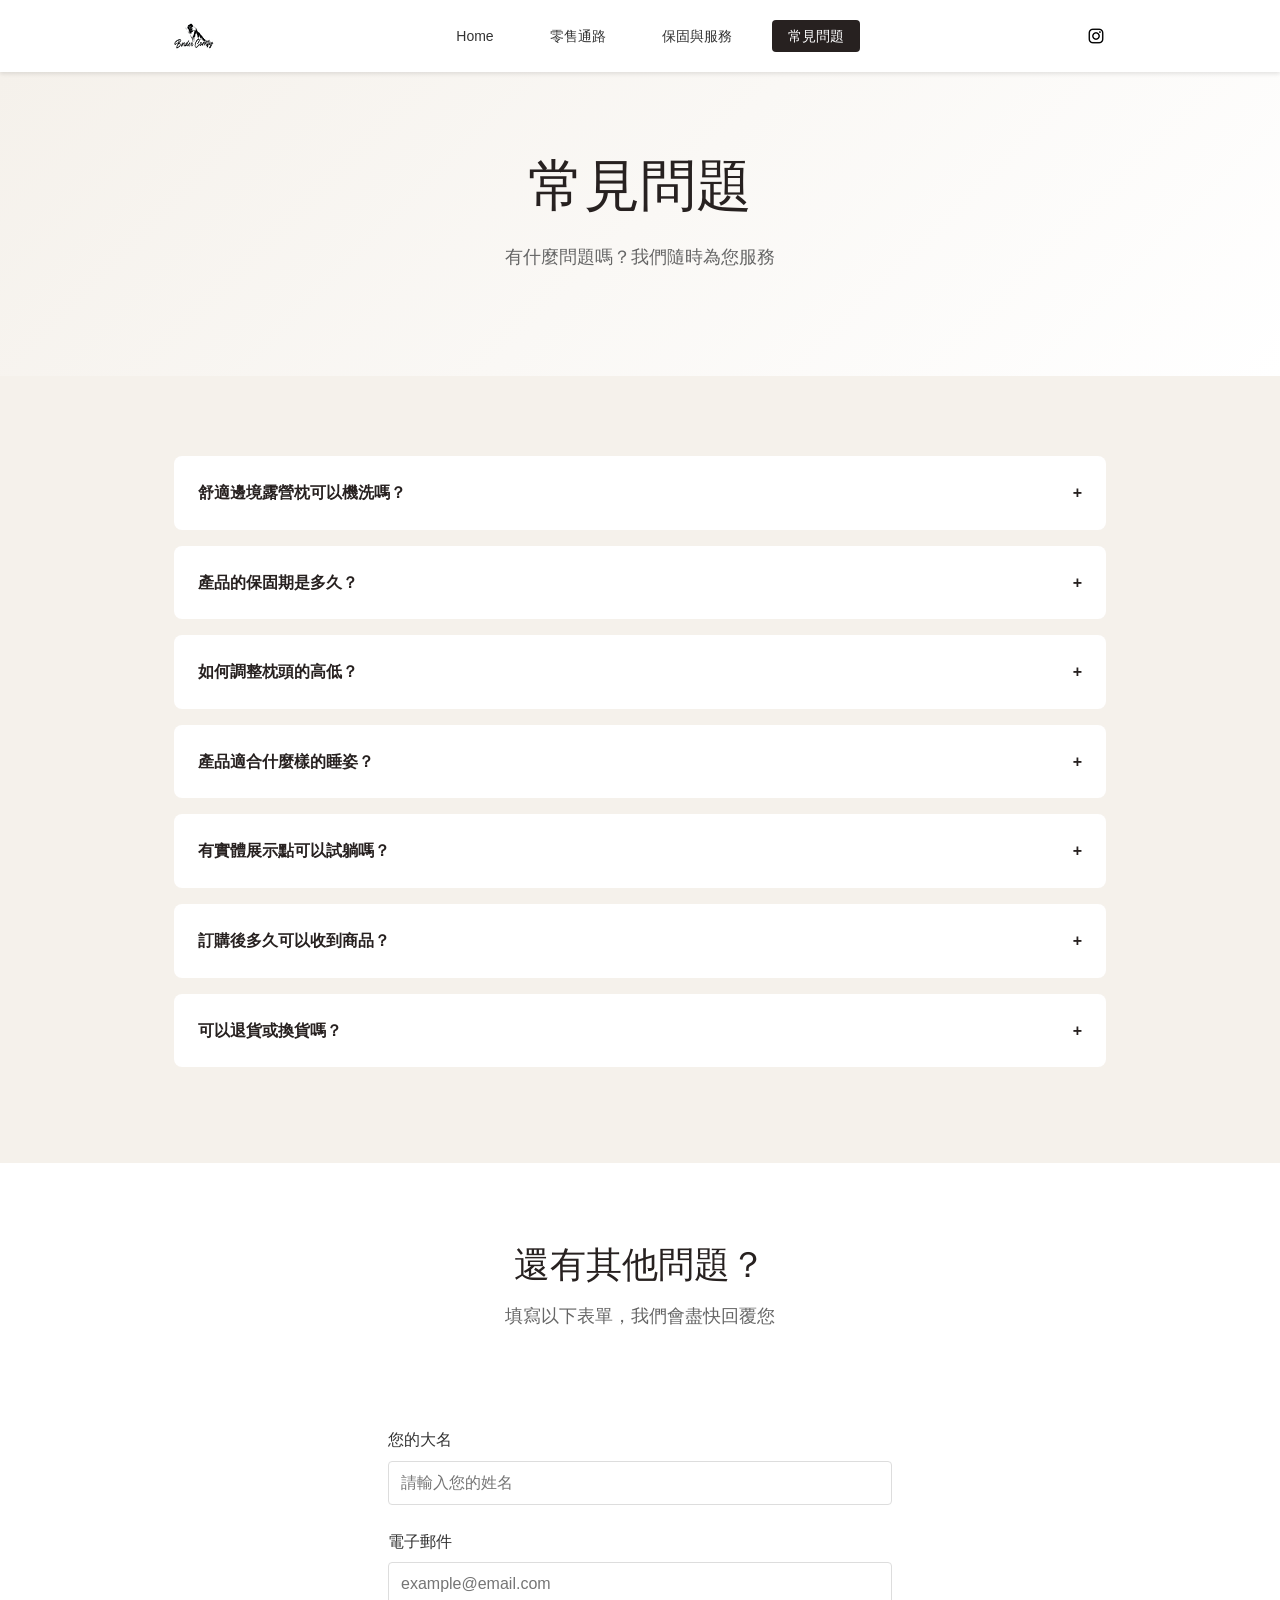
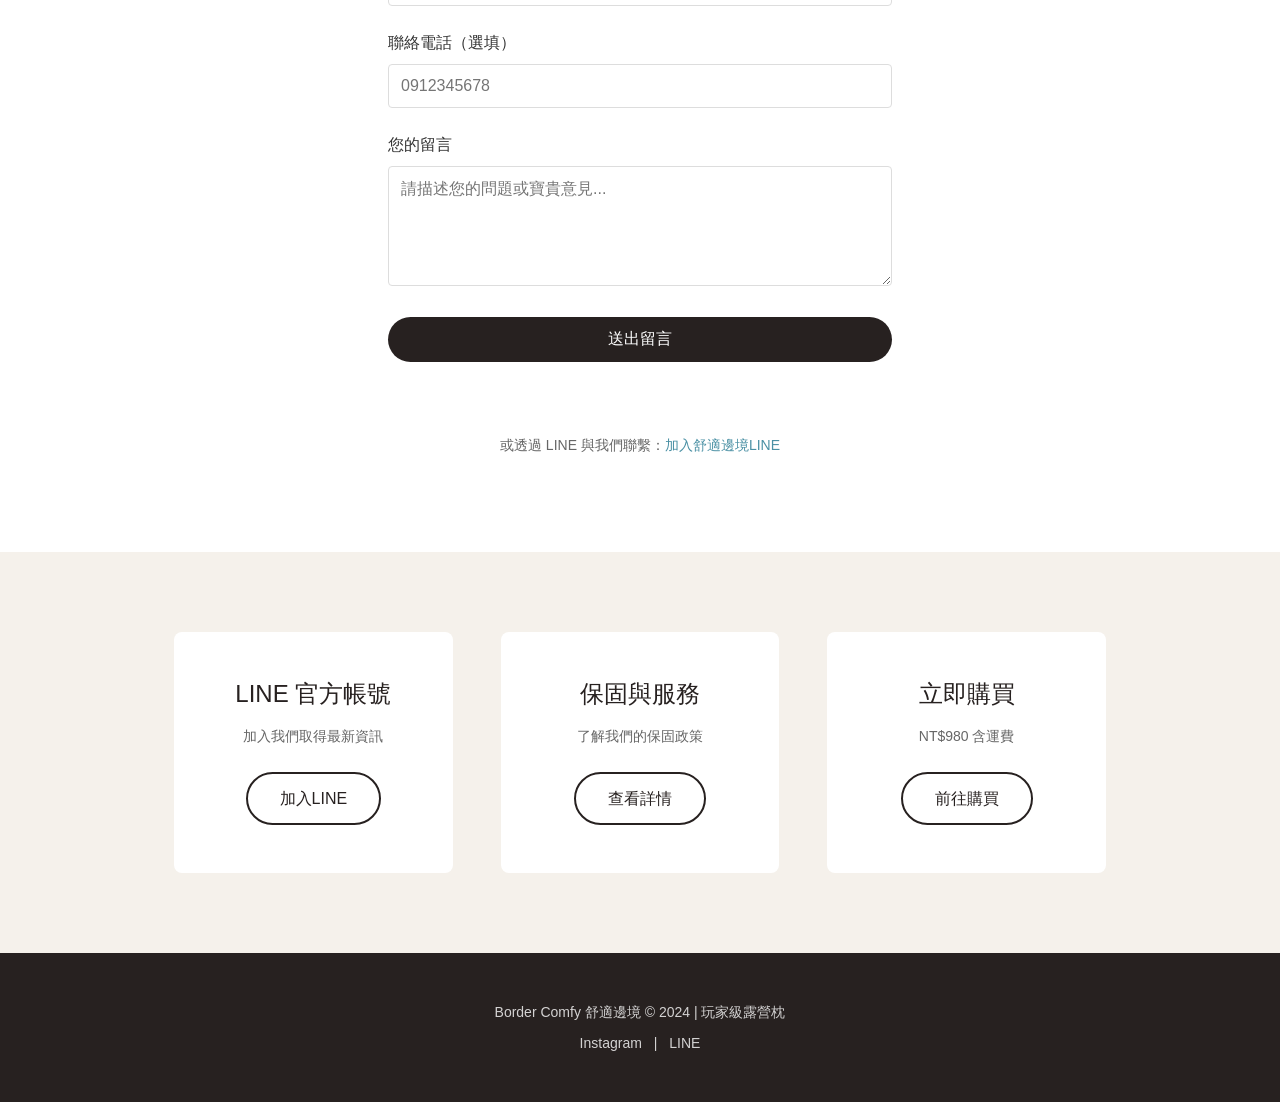
==== faq.html @ 67e5d939 "Initial commit: Migrate from Wix to standalone static website" ====
<!DOCTYPE html>
<html lang="zh">
<head>
  <meta charset="utf-8"/>
  <meta content="width=device-width, initial-scale=1" name="viewport"/>
  <meta name="generator" content="BorderComfy Website"/>
  <title>常見問題 | Border Comfy 舒適邊境</title>
  <meta name="description" content="舒適邊境玩家級露營枕的常見問題解答，了解產品特性、保固服務、購買方式等資訊。"/>
  
  <!-- Favicon -->
  <link href="assets/ba616a_172e85f8b3554c9199c259f172bafbea_mv2.png" rel="icon" sizes="192x192" type="image/png"/>
  <link href="assets/ba616a_172e85f8b3554c9199c259f172bafbea_mv2.png" rel="apple-touch-icon" type="image/png"/>
  
  <!-- Open Graph -->
  <meta property="og:title" content="常見問題 | Border Comfy 舒適邊境"/>
  <meta property="og:description" content="舒適邊境玩家級露營枕的常見問題解答"/>
  <meta property="og:image" content="assets/ba616a_172e85f8b3554c9199c259f172bafbea_mv2.png"/>
  <meta property="og:type" content="website"/>
  <meta property="og:site_name" content="Border Comfy 舒適邊境"/>
  
  <!-- Stylesheet -->
  <link href="css/styles.css" rel="stylesheet"/>
</head>
<body>
  <!-- 頁首 / 導航列 -->
  <header class="header">
    <div class="container">
      <a href="index.html" class="logo">
        <img src="assets/Border_20Comfy_20Logo_20Trans.png" alt="Border Comfy Logo"/>
      </a>
      
      <nav>
        <ul class="nav-menu">
          <li><a href="index.html">Home</a></li>
          <li><a href="index.html#retailers">零售通路</a></li>
          <li><a href="warranty.html">保固與服務</a></li>
          <li><a href="faq.html" class="active">常見問題</a></li>
        </ul>
      </nav>
      
      <div class="social-icons">
        <a href="http://www.instagram.com/bordercomfy" target="_blank" rel="noopener noreferrer" aria-label="Instagram">
          <img src="assets/01c3aff52f2a4dffa526d7a9843d46ea.png" alt="Instagram"/>
        </a>
      </div>
      
      <!-- 漢堡選單按鈕 -->
      <div class="menu-toggle" aria-label="選單">
        <span></span>
        <span></span>
        <span></span>
      </div>
    </div>
  </header>

  <main>
    <!-- 頁面標題 -->
    <section class="hero">
      <div class="container">
        <h1>常見問題</h1>
        <p>有什麼問題嗎？我們隨時為您服務</p>
      </div>
    </section>

    <!-- FAQ 內容 -->
    <section class="faq-section">
      <div class="container">
        <!-- FAQ 折疊項目 -->
        <div class="faq-item">
          <div class="faq-question">
            <span>舒適邊境露營枕可以機洗嗎？</span>
            <span>+</span>
          </div>
          <div class="faq-answer">
            <p>是的，舒適邊境露營枕可以機洗。請使用洗衣袋並選擇溫和的洗滌程序。洗滌後可以低溫烘乾，建議一次只洗一條枕頭以確保清潔效果。</p>
          </div>
        </div>

        <div class="faq-item">
          <div class="faq-question">
            <span>產品的保固期是多久？</span>
            <span>+</span>
          </div>
          <div class="faq-answer">
            <p>舒適邊境提供三個月的保固期。在保固期內，非人為使用疏失之生產瑕疵皆提供免費更換。請填寫保固表單以享有保固服務。</p>
          </div>
        </div>

        <div class="faq-item">
          <div class="faq-question">
            <span>如何調整枕頭的高低？</span>
            <span>+</span>
          </div>
          <div class="faq-answer">
            <p>舒適邊境露營枕設計為可調整式，您可以根據個人睡眠習慣添加或減少填充物來調整高低和軟硬。詳細操作請參考包裝內的使用說明。</p>
          </div>
        </div>

        <div class="faq-item">
          <div class="faq-question">
            <span>產品適合什麼樣的睡姿？</span>
            <span>+</span>
          </div>
          <div class="faq-answer">
            <p>舒適邊境露營枕經過超過百位露營愛好者的試躺測試，適合各種睡眠習慣。無論是側睡、仰睡或趴睡，都能提供良好的支撐和舒適度。</p>
          </div>
        </div>

        <div class="faq-item">
          <div class="faq-question">
            <span>有實體展示點可以試躺嗎？</span>
            <span>+</span>
          </div>
          <div class="faq-answer">
            <p>有的，我們在北區（台北、新北、桃園、新竹）、中區（台中、苗栗、彰化、南投）和南區（高雄、屏東、台南、嘉義）都有經銷商可以試躺選購。歡迎到我們的零售通路實際體驗。</p>
          </div>
        </div>

        <div class="faq-item">
          <div class="faq-question">
            <span>訂購後多久可以收到商品？</span>
            <span>+</span>
          </div>
          <div class="faq-answer">
            <p>一般情況下，訂單確認後 3-5 個工作天內出貨，視配送地點而定。如有急單需求，歡迎透過 LINE 與我們聯繫。</p>
          </div>
        </div>

        <div class="faq-item">
          <div class="faq-question">
            <span>可以退貨或換貨嗎？</span>
            <span>+</span>
          </div>
          <div class="faq-answer">
            <p>依消費者保護法規定，網購商品享有七天猶豫期。但枕頭屬於個人衛生用品，若已拆封使用則不在退換貨範圍內。請在收到商品時仔細檢查，如有瑕疵請立即聯繫我們處理。</p>
          </div>
        </div>
      </div>
    </section>

    <!-- 聯絡表單 -->
    <section class="section section-light">
      <div class="container">
        <div class="section-title">
          <h2>還有其他問題？</h2>
          <p>填寫以下表單，我們會盡快回覆您</p>
        </div>
        
        <div class="contact-form">
          <form action="#" method="post">
            <div class="form-group">
              <label for="name">您的大名</label>
              <input type="text" id="name" name="name" placeholder="請輸入您的姓名" required>
            </div>
            
            <div class="form-group">
              <label for="email">電子郵件</label>
              <input type="email" id="email" name="email" placeholder="example@email.com" required>
            </div>
            
            <div class="form-group">
              <label for="phone">聯絡電話（選填）</label>
              <input type="tel" id="phone" name="phone" placeholder="0912345678">
            </div>
            
            <div class="form-group">
              <label for="message">您的留言</label>
              <textarea id="message" name="message" placeholder="請描述您的問題或寶貴意見..." required></textarea>
            </div>
            
            <button type="submit" class="btn btn-primary" style="width: 100%;">送出留言</button>
          </form>
        </div>
        
        <p style="text-align: center; margin-top: 24px; color: #666; font-size: 14px;">
          或透過 LINE 與我們聯繫：<a href="https://lin.ee/cgOdQUp" target="_blank" rel="noopener noreferrer">加入舒適邊境LINE</a>
        </p>
      </div>
    </section>

    <!-- 實用連結 -->
    <section class="links-section">
      <div class="container">
        <div class="links-grid">
          <div class="link-card">
            <h3>LINE 官方帳號</h3>
            <p>加入我們取得最新資訊</p>
            <a href="https://lin.ee/cgOdQUp" class="btn btn-secondary" target="_blank" rel="noopener noreferrer">加入LINE</a>
          </div>
          <div class="link-card">
            <h3>保固與服務</h3>
            <p>了解我們的保固政策</p>
            <a href="warranty.html" class="btn btn-secondary">查看詳情</a>
          </div>
          <div class="link-card">
            <h3>立即購買</h3>
            <p>NT$980 含運費</p>
            <a href="https://bordercomfy.cashier.ecpay.com.tw/product/000000000348481" class="btn btn-secondary" target="_blank" rel="noopener noreferrer">前往購買</a>
          </div>
        </div>
      </div>
    </section>
  </main>

  <!-- 頁尾 -->
  <footer class="footer">
    <div class="container">
      <p>Border Comfy 舒適邊境 © 2024 | 玩家級露營枕</p>
      <p style="margin-top: 8px;">
        <a href="http://www.instagram.com/bordercomfy" target="_blank" rel="noopener noreferrer" style="color: #fff; margin: 0 8px;">Instagram</a> |
        <a href="https://lin.ee/cgOdQUp" target="_blank" rel="noopener noreferrer" style="color: #fff; margin: 0 8px;">LINE</a>
      </p>
    </div>
  </footer>

  <!-- JavaScript -->
  <script src="js/main.js"></script>
</body>
</html>
---- css/styles.css ----
/* ===================================
   BorderComfy 舒適邊境 - 樣式表
   玩家級露營枕官方網站
   =================================== */

/* --- 變數定義 --- */
:root {
  /* 顏色 */
  --color-primary: #272120;      /* 深棕色主色 */
  --color-secondary: #8B7355;    /* 駝色次要色 */
  --color-accent: #4A90A4;       /* 藍綠色強調 */
  --color-light: #F5F1EB;        /* 米白色背景 */
  --color-white: #FFFFFF;
  --color-text: #333333;
  --color-text-light: #666666;
  
  /* 字體 */
  --font-heading: 'Futura', 'Helvetica Neue', Helvetica, Arial, sans-serif;
  --font-body: 'Helvetica Neue', Helvetica, Arial, sans-serif;
  --font-serif: 'Didot', 'Times New Roman', serif;
  
  /* 間距 */
  --spacing-xs: 8px;
  --spacing-sm: 16px;
  --spacing-md: 24px;
  --spacing-lg: 48px;
  --spacing-xl: 80px;
  
  /* 容器寬度 */
  --max-width: 980px;
}

/* --- 重置樣式 --- */
* {
  margin: 0;
  padding: 0;
  box-sizing: border-box;
}

html {
  scroll-behavior: smooth;
}

body {
  font-family: var(--font-body);
  font-size: 16px;
  line-height: 1.6;
  color: var(--color-text);
  background-color: var(--color-light);
}

/* --- 排版 --- */
h1, h2, h3, h4, h5, h6 {
  font-family: var(--font-heading);
  font-weight: 400;
  line-height: 1.2;
}

h1 { font-size: 56px; }
h2 { font-size: 36px; }
h3 { font-size: 24px; }

p {
  margin-bottom: var(--spacing-sm);
}

a {
  color: var(--color-accent);
  text-decoration: none;
  transition: color 0.3s ease;
}

a:hover {
  color: var(--color-primary);
}

img {
  max-width: 100%;
  height: auto;
  display: block;
}

/* --- 容器 --- */
.container {
  max-width: var(--max-width);
  margin: 0 auto;
  padding: 0 var(--spacing-md);
}

/* --- 導航列 --- */
.header {
  background-color: var(--color-white);
  padding: var(--spacing-sm) 0;
  box-shadow: 0 2px 4px rgba(0,0,0,0.1);
  position: sticky;
  top: 0;
  z-index: 1000;
}

.header .container {
  display: flex;
  align-items: center;
  justify-content: space-between;
}

.logo img {
  height: 40px;
  width: auto;
}

.nav-menu {
  display: flex;
  list-style: none;
  gap: var(--spacing-md);
}

.nav-menu a {
  font-size: 14px;
  color: var(--color-text);
  padding: var(--spacing-xs) var(--spacing-sm);
  border-radius: 4px;
  transition: all 0.3s ease;
}

.nav-menu a:hover,
.nav-menu a.active {
  background-color: var(--color-primary);
  color: var(--color-white);
}

.social-icons {
  display: flex;
  gap: var(--spacing-xs);
}

.social-icons a img {
  width: 20px;
  height: 20px;
}

/* --- 漢堡選單 --- */
.menu-toggle {
  display: none;
  flex-direction: column;
  gap: 5px;
  cursor: pointer;
  padding: 10px;
}

.menu-toggle span {
  width: 25px;
  height: 3px;
  background-color: var(--color-primary);
  transition: all 0.3s ease;
}

/* --- 主要內容區塊 --- */
.hero {
  text-align: center;
  padding: var(--spacing-xl) 0;
  background: linear-gradient(135deg, var(--color-light) 0%, var(--color-white) 100%);
}

.hero h1 {
  color: var(--color-primary);
  margin-bottom: var(--spacing-md);
}

.hero p {
  font-size: 18px;
  color: var(--color-text-light);
  max-width: 600px;
  margin: 0 auto var(--spacing-md);
}

/* --- 按鈕 --- */
.btn {
  display: inline-block;
  padding: 12px 32px;
  font-size: 16px;
  font-weight: 500;
  text-align: center;
  border-radius: 30px;
  cursor: pointer;
  transition: all 0.3s ease;
  border: none;
}

.btn-primary {
  background-color: var(--color-primary);
  color: var(--color-white);
}

.btn-primary:hover {
  background-color: var(--color-secondary);
  color: var(--color-white);
  transform: translateY(-2px);
  box-shadow: 0 4px 12px rgba(0,0,0,0.2);
}

.btn-secondary {
  background-color: transparent;
  color: var(--color-primary);
  border: 2px solid var(--color-primary);
}

.btn-secondary:hover {
  background-color: var(--color-primary);
  color: var(--color-white);
}

/* --- 區塊 --- */
.section {
  padding: var(--spacing-xl) 0;
}

.section-dark {
  background-color: var(--color-primary);
  color: var(--color-white);
}

.section-light {
  background-color: var(--color-white);
}

.section-title {
  text-align: center;
  margin-bottom: var(--spacing-lg);
}

.section-title h2 {
  color: var(--color-primary);
  margin-bottom: var(--spacing-sm);
}

.section-title p {
  color: var(--color-text-light);
  font-size: 18px;
}

/* --- 特色區塊 --- */
.features {
  display: grid;
  grid-template-columns: repeat(auto-fit, minmax(280px, 1fr));
  gap: var(--spacing-lg);
  padding: var(--spacing-lg) 0;
}

.feature-card {
  text-align: center;
  padding: var(--spacing-lg);
}

.feature-card img {
  width: 80px;
  height: 80px;
  margin: 0 auto var(--spacing-md);
  object-fit: contain;
}

.feature-card h3 {
  color: var(--color-primary);
  margin-bottom: var(--spacing-sm);
}

.feature-card p {
  color: var(--color-text-light);
  font-size: 14px;
}

/* --- 圖文區塊 --- */
.image-text-section {
  display: flex;
  align-items: center;
  gap: var(--spacing-lg);
  padding: var(--spacing-xl) 0;
}

.image-text-section.reverse {
  flex-direction: row-reverse;
}

.image-text-section img {
  flex: 1;
  max-width: 50%;
  border-radius: 8px;
}

.image-text-section .text {
  flex: 1;
}

.image-text-section h2 {
  color: var(--color-primary);
  margin-bottom: var(--spacing-md);
}

.image-text-section p {
  color: var(--color-text-light);
  line-height: 1.8;
}

/* --- 見證區塊 --- */
.testimonials {
  background-color: var(--color-light);
  padding: var(--spacing-xl) 0;
}

.testimonial-grid {
  display: grid;
  grid-template-columns: repeat(auto-fit, minmax(300px, 1fr));
  gap: var(--spacing-md);
}

.testimonial-card {
  background-color: var(--color-white);
  padding: var(--spacing-lg);
  border-radius: 8px;
  box-shadow: 0 2px 8px rgba(0,0,0,0.1);
}

.testimonial-card p {
  font-style: italic;
  color: var(--color-text);
  margin-bottom: var(--spacing-md);
}

.testimonial-card .author {
  font-weight: 600;
  color: var(--color-primary);
}

/* --- 零售商區塊 --- */
.retailers {
  padding: var(--spacing-xl) 0;
}

.retailer-grid {
  display: grid;
  grid-template-columns: repeat(3, 1fr);
  gap: var(--spacing-md);
}

.retailer-card {
  background-color: var(--color-white);
  padding: var(--spacing-md);
  border-radius: 8px;
  text-align: center;
}

.retailer-card h3 {
  color: var(--color-primary);
  margin-bottom: var(--spacing-sm);
  font-size: 18px;
}

.retailer-card p {
  color: var(--color-text-light);
  font-size: 14px;
  margin-bottom: 0;
}

/* --- 定價區塊 --- */
.pricing {
  text-align: center;
  padding: var(--spacing-xl) 0;
  background-color: var(--color-white);
}

.price-tag {
  font-size: 48px;
  font-weight: 700;
  color: var(--color-primary);
  margin-bottom: var(--spacing-md);
}

.price-tag span {
  font-size: 24px;
  font-weight: 400;
}

/* --- FAQ 區塊 --- */
.faq-section {
  padding: var(--spacing-xl) 0;
}

.faq-item {
  background-color: var(--color-white);
  margin-bottom: var(--spacing-sm);
  border-radius: 8px;
  overflow: hidden;
}

.faq-question {
  padding: var(--spacing-md);
  cursor: pointer;
  font-weight: 600;
  color: var(--color-primary);
  display: flex;
  justify-content: space-between;
  align-items: center;
}

.faq-answer {
  padding: 0 var(--spacing-md);
  max-height: 0;
  overflow: hidden;
  transition: all 0.3s ease;
  color: var(--color-text-light);
}

.faq-item.open .faq-answer {
  padding: var(--spacing-md);
  max-height: 500px;
}

/* --- 聯絡表單 --- */
.contact-form {
  background-color: var(--color-white);
  padding: var(--spacing-lg);
  border-radius: 8px;
  max-width: 600px;
  margin: 0 auto;
}

.form-group {
  margin-bottom: var(--spacing-md);
}

.form-group label {
  display: block;
  margin-bottom: var(--spacing-xs);
  font-weight: 500;
  color: var(--color-text);
}

.form-group input,
.form-group textarea {
  width: 100%;
  padding: 12px;
  border: 1px solid #ddd;
  border-radius: 4px;
  font-size: 16px;
  font-family: inherit;
  transition: border-color 0.3s ease;
}

.form-group input:focus,
.form-group textarea:focus {
  outline: none;
  border-color: var(--color-accent);
}

.form-group textarea {
  min-height: 120px;
  resize: vertical;
}

/* --- 頁尾 --- */
.footer {
  background-color: var(--color-primary);
  color: var(--color-white);
  padding: var(--spacing-lg) 0;
  text-align: center;
}

.footer p {
  margin-bottom: 0;
  font-size: 14px;
  opacity: 0.8;
}

/* --- 實用連結 --- */
.links-section {
  padding: var(--spacing-xl) 0;
  background-color: var(--color-light);
}

.links-grid {
  display: grid;
  grid-template-columns: repeat(auto-fit, minmax(250px, 1fr));
  gap: var(--spacing-lg);
}

.link-card {
  background-color: var(--color-white);
  padding: var(--spacing-lg);
  border-radius: 8px;
  text-align: center;
  transition: transform 0.3s ease, box-shadow 0.3s ease;
}

.link-card:hover {
  transform: translateY(-4px);
  box-shadow: 0 8px 24px rgba(0,0,0,0.1);
}

.link-card h3 {
  color: var(--color-primary);
  margin-bottom: var(--spacing-sm);
}

.link-card p {
  color: var(--color-text-light);
  font-size: 14px;
  margin-bottom: var(--spacing-md);
}

/* --- 響應式設計 --- */
@media (max-width: 768px) {
  h1 { font-size: 36px; }
  h2 { font-size: 28px; }
  h3 { font-size: 20px; }
  
  .nav-menu {
    display: none;
    position: absolute;
    top: 100%;
    left: 0;
    right: 0;
    background-color: var(--color-white);
    flex-direction: column;
    padding: var(--spacing-md);
    box-shadow: 0 4px 8px rgba(0,0,0,0.1);
  }
  
  .nav-menu.active {
    display: flex;
  }
  
  .menu-toggle {
    display: flex;
  }
  
  .image-text-section,
  .image-text-section.reverse {
    flex-direction: column;
  }
  
  .image-text-section img {
    max-width: 100%;
  }
  
  .retailer-grid {
    grid-template-columns: 1fr;
  }
  
  .features {
    grid-template-columns: 1fr;
  }
  
  .testimonial-grid {
    grid-template-columns: 1fr;
  }
  
  .section {
    padding: var(--spacing-lg) 0;
  }
}

/* --- 動畫 --- */
@keyframes fadeIn {
  from { opacity: 0; transform: translateY(20px); }
  to { opacity: 1; transform: translateY(0); }
}

.fade-in {
  animation: fadeIn 0.6s ease forwards;
}

/* --- 實用類別 --- */
.text-center { text-align: center; }
.text-white { color: var(--color-white); }
.mb-0 { margin-bottom: 0; }
.mt-md { margin-top: var(--spacing-md); }
.mb-md { margin-bottom: var(--spacing-md); }
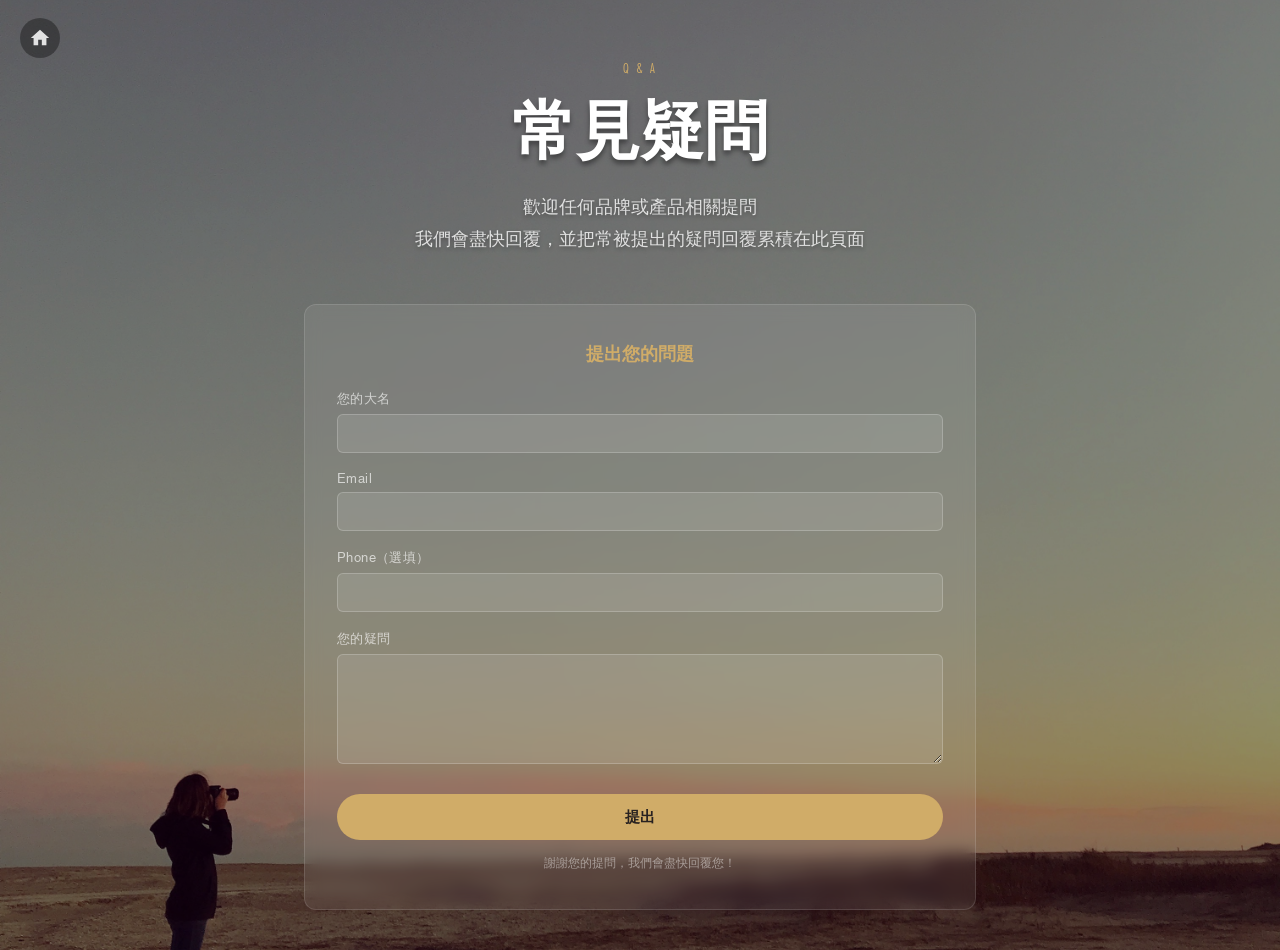
==== commit 848e3c0e: "Remove header, move nav into hero; rebuild warranty & faq pages index.html: - Removed sticky header " ====
--- a/faq.html
+++ b/faq.html
@@ -1,219 +1,221 @@
 <!DOCTYPE html>
-<html lang="zh">
+<html lang="zh-TW">
 <head>
   <meta charset="utf-8"/>
-  <meta content="width=device-width, initial-scale=1" name="viewport"/>
-  <meta name="generator" content="BorderComfy Website"/>
-  <title>常見問題 | Border Comfy 舒適邊境</title>
-  <meta name="description" content="舒適邊境玩家級露營枕的常見問題解答，了解產品特性、保固服務、購買方式等資訊。"/>
-  
-  <!-- Favicon -->
-  <link href="assets/ba616a_172e85f8b3554c9199c259f172bafbea_mv2.png" rel="icon" sizes="192x192" type="image/png"/>
-  <link href="assets/ba616a_172e85f8b3554c9199c259f172bafbea_mv2.png" rel="apple-touch-icon" type="image/png"/>
-  
-  <!-- Open Graph -->
-  <meta property="og:title" content="常見問題 | Border Comfy 舒適邊境"/>
-  <meta property="og:description" content="舒適邊境玩家級露營枕的常見問題解答"/>
-  <meta property="og:image" content="assets/ba616a_172e85f8b3554c9199c259f172bafbea_mv2.png"/>
-  <meta property="og:type" content="website"/>
-  <meta property="og:site_name" content="Border Comfy 舒適邊境"/>
-  
-  <!-- Stylesheet -->
-  <link href="css/styles.css" rel="stylesheet"/>
+  <meta name="viewport" content="width=device-width, initial-scale=1"/>
+  <title>常見疑問｜Border Comfy 舒適邊境</title>
+  <meta name="description" content="Border Comfy 舒適邊境露營枕常見疑問解答。"/>
+  <link rel="icon" href="assets/ba616a_172e85f8b3554c9199c259f172bafbea_mv2.png"/>
+  <style>
+    @font-face {
+      font-family: 'futura-lt-w01-book';
+      font-style: normal; font-weight: 400; font-display: swap;
+      src: url('fonts/futura-lt-w01-book.woff2') format('woff2');
+    }
+    @font-face {
+      font-family: 'futura-lt-w01-light';
+      font-style: normal; font-weight: 400; font-display: swap;
+      src: url('fonts/futura-lt-w05-light.woff2') format('woff2'),
+           url('fonts/futura-lt-w01-light.woff2') format('woff2');
+    }
+    @font-face {
+      font-family: 'helvetica-w01-roman';
+      font-style: normal; font-weight: 400; font-display: swap;
+      src: url('fonts/helvetica-w02-roman.woff2') format('woff2'),
+           url('fonts/helvetica-w01-roman.woff2') format('woff2');
+    }
+
+    *, *::before, *::after { box-sizing: border-box; margin: 0; padding: 0; }
+
+    body {
+      font-family: 'helvetica-w01-roman', Helvetica, Arial, sans-serif;
+      background: #1a1210;
+      color: #fff;
+      min-height: 100vh;
+    }
+
+    a { text-decoration: none; color: inherit; }
+
+    /* ===== HOME BUTTON ===== */
+    .home-btn {
+      position: fixed;
+      top: 18px;
+      left: 20px;
+      z-index: 100;
+      width: 40px;
+      height: 40px;
+      display: flex;
+      align-items: center;
+      justify-content: center;
+      background: rgba(0,0,0,0.35);
+      border-radius: 50%;
+      transition: background 0.2s;
+    }
+    .home-btn:hover { background: rgba(0,0,0,0.6); }
+    .home-btn svg { width: 22px; height: 22px; fill: rgba(255,255,255,0.85); }
+
+    /* ===== HERO ===== */
+    .hero {
+      min-height: 100vh;
+      background-image: url('assets/11062b_febd8241082647cd9fa37e2eda26beaf_mv2.jpg');
+      background-size: cover;
+      background-position: center;
+      display: flex;
+      align-items: center;
+      justify-content: center;
+      position: relative;
+    }
+    .hero::after {
+      content: '';
+      position: absolute;
+      inset: 0;
+      background: rgba(0,0,0,0.42);
+    }
+    .hero-content {
+      position: relative;
+      z-index: 1;
+      text-align: center;
+      padding: 60px 24px 40px;
+      max-width: 720px;
+      width: 100%;
+    }
+    .hero-content .label {
+      font-family: 'futura-lt-w01-light', sans-serif;
+      font-size: 13px;
+      letter-spacing: 0.15em;
+      color: #D0AC68;
+      margin-bottom: 12px;
+    }
+    .hero-content h1 {
+      font-family: 'futura-lt-w01-book', Helvetica, sans-serif;
+      font-size: clamp(36px, 7vw, 64px);
+      color: #fff;
+      text-shadow: 0 4px 5px rgba(0,0,0,0.4);
+      margin-bottom: 16px;
+    }
+    .hero-content .subtitle {
+      font-size: clamp(15px, 2vw, 18px);
+      color: rgba(255,255,255,0.80);
+      text-shadow: 0 2px 4px rgba(0,0,0,0.3);
+      line-height: 1.8;
+      margin-bottom: 48px;
+    }
+
+    /* ===== FORM ===== */
+    .form-card {
+      background: rgba(255,255,255,0.08);
+      backdrop-filter: blur(8px);
+      border: 1px solid rgba(255,255,255,0.12);
+      border-radius: 12px;
+      padding: 36px 32px;
+      text-align: left;
+    }
+    .form-card h2 {
+      font-family: 'futura-lt-w01-book', sans-serif;
+      font-size: 18px;
+      color: #D0AC68;
+      margin-bottom: 24px;
+      text-align: center;
+    }
+    .form-group {
+      margin-bottom: 18px;
+    }
+    .form-group label {
+      display: block;
+      font-size: 13px;
+      color: rgba(255,255,255,0.65);
+      margin-bottom: 6px;
+      letter-spacing: 0.03em;
+    }
+    .form-group input,
+    .form-group textarea {
+      width: 100%;
+      padding: 10px 14px;
+      background: rgba(255,255,255,0.10);
+      border: 1px solid rgba(255,255,255,0.20);
+      border-radius: 6px;
+      color: #fff;
+      font-family: 'helvetica-w01-roman', Helvetica, sans-serif;
+      font-size: 15px;
+      transition: border-color 0.2s;
+      outline: none;
+    }
+    .form-group input:focus,
+    .form-group textarea:focus {
+      border-color: #D0AC68;
+    }
+    .form-group textarea { min-height: 110px; resize: vertical; }
+    .btn-submit {
+      width: 100%;
+      padding: 13px;
+      background: #D0AC68;
+      color: #272120;
+      font-family: 'futura-lt-w01-book', sans-serif;
+      font-size: 15px;
+      font-weight: bold;
+      border: none;
+      border-radius: 30px;
+      cursor: pointer;
+      transition: background 0.2s, transform 0.2s;
+      margin-top: 8px;
+    }
+    .btn-submit:hover { background: #b8944f; transform: translateY(-2px); }
+    .form-note {
+      font-size: 12px;
+      color: rgba(255,255,255,0.45);
+      text-align: center;
+      margin-top: 14px;
+      line-height: 1.6;
+    }
+
+    @media (max-width: 480px) {
+      .form-card { padding: 24px 18px; }
+    }
+  </style>
 </head>
 <body>
-  <!-- 頁首 / 導航列 -->
-  <header class="header">
-    <div class="container">
-      <a href="index.html" class="logo">
-        <img src="assets/Border_20Comfy_20Logo_20Trans.png" alt="Border Comfy Logo"/>
-      </a>
-      
-      <nav>
-        <ul class="nav-menu">
-          <li><a href="index.html">Home</a></li>
-          <li><a href="index.html#retailers">零售通路</a></li>
-          <li><a href="warranty.html">保固與服務</a></li>
-          <li><a href="faq.html" class="active">常見問題</a></li>
-        </ul>
-      </nav>
-      
-      <div class="social-icons">
-        <a href="http://www.instagram.com/bordercomfy" target="_blank" rel="noopener noreferrer" aria-label="Instagram">
-          <img src="assets/01c3aff52f2a4dffa526d7a9843d46ea.png" alt="Instagram"/>
-        </a>
-      </div>
-      
-      <!-- 漢堡選單按鈕 -->
-      <div class="menu-toggle" aria-label="選單">
-        <span></span>
-        <span></span>
-        <span></span>
+
+  <!-- 返回首頁 -->
+  <a class="home-btn" href="index.html" aria-label="返回首頁">
+    <svg viewBox="0 0 24 24" xmlns="http://www.w3.org/2000/svg">
+      <path d="M10 20v-6h4v6h5v-8h3L12 3 2 12h3v8z"/>
+    </svg>
+  </a>
+
+  <section class="hero">
+    <div class="hero-content">
+      <p class="label">Q &amp; A</p>
+      <h1>常見疑問</h1>
+      <p class="subtitle">
+        歡迎任何品牌或產品相關提問<br/>
+        我們會盡快回覆，並把常被提出的疑問回覆累積在此頁面
+      </p>
+
+      <div class="form-card">
+        <h2>提出您的問題</h2>
+        <form action="https://formspree.io/f/xpwzqgqb" method="POST">
+          <div class="form-group">
+            <label for="name">您的大名</label>
+            <input type="text" id="name" name="name" required/>
+          </div>
+          <div class="form-group">
+            <label for="email">Email</label>
+            <input type="email" id="email" name="email" required/>
+          </div>
+          <div class="form-group">
+            <label for="phone">Phone（選填）</label>
+            <input type="tel" id="phone" name="phone"/>
+          </div>
+          <div class="form-group">
+            <label for="question">您的疑問</label>
+            <textarea id="question" name="question" required></textarea>
+          </div>
+          <button type="submit" class="btn-submit">提出</button>
+          <p class="form-note">謝謝您的提問，我們會盡快回覆您！</p>
+        </form>
       </div>
     </div>
-  </header>
-
-  <main>
-    <!-- 頁面標題 -->
-    <section class="hero">
-      <div class="container">
-        <h1>常見問題</h1>
-        <p>有什麼問題嗎？我們隨時為您服務</p>
-      </div>
-    </section>
-
-    <!-- FAQ 內容 -->
-    <section class="faq-section">
-      <div class="container">
-        <!-- FAQ 折疊項目 -->
-        <div class="faq-item">
-          <div class="faq-question">
-            <span>舒適邊境露營枕可以機洗嗎？</span>
-            <span>+</span>
-          </div>
-          <div class="faq-answer">
-            <p>是的，舒適邊境露營枕可以機洗。請使用洗衣袋並選擇溫和的洗滌程序。洗滌後可以低溫烘乾，建議一次只洗一條枕頭以確保清潔效果。</p>
-          </div>
-        </div>
-
-        <div class="faq-item">
-          <div class="faq-question">
-            <span>產品的保固期是多久？</span>
-            <span>+</span>
-          </div>
-          <div class="faq-answer">
-            <p>舒適邊境提供三個月的保固期。在保固期內，非人為使用疏失之生產瑕疵皆提供免費更換。請填寫保固表單以享有保固服務。</p>
-          </div>
-        </div>
-
-        <div class="faq-item">
-          <div class="faq-question">
-            <span>如何調整枕頭的高低？</span>
-            <span>+</span>
-          </div>
-          <div class="faq-answer">
-            <p>舒適邊境露營枕設計為可調整式，您可以根據個人睡眠習慣添加或減少填充物來調整高低和軟硬。詳細操作請參考包裝內的使用說明。</p>
-          </div>
-        </div>
-
-        <div class="faq-item">
-          <div class="faq-question">
-            <span>產品適合什麼樣的睡姿？</span>
-            <span>+</span>
-          </div>
-          <div class="faq-answer">
-            <p>舒適邊境露營枕經過超過百位露營愛好者的試躺測試，適合各種睡眠習慣。無論是側睡、仰睡或趴睡，都能提供良好的支撐和舒適度。</p>
-          </div>
-        </div>
-
-        <div class="faq-item">
-          <div class="faq-question">
-            <span>有實體展示點可以試躺嗎？</span>
-            <span>+</span>
-          </div>
-          <div class="faq-answer">
-            <p>有的，我們在北區（台北、新北、桃園、新竹）、中區（台中、苗栗、彰化、南投）和南區（高雄、屏東、台南、嘉義）都有經銷商可以試躺選購。歡迎到我們的零售通路實際體驗。</p>
-          </div>
-        </div>
-
-        <div class="faq-item">
-          <div class="faq-question">
-            <span>訂購後多久可以收到商品？</span>
-            <span>+</span>
-          </div>
-          <div class="faq-answer">
-            <p>一般情況下，訂單確認後 3-5 個工作天內出貨，視配送地點而定。如有急單需求，歡迎透過 LINE 與我們聯繫。</p>
-          </div>
-        </div>
-
-        <div class="faq-item">
-          <div class="faq-question">
-            <span>可以退貨或換貨嗎？</span>
-            <span>+</span>
-          </div>
-          <div class="faq-answer">
-            <p>依消費者保護法規定，網購商品享有七天猶豫期。但枕頭屬於個人衛生用品，若已拆封使用則不在退換貨範圍內。請在收到商品時仔細檢查，如有瑕疵請立即聯繫我們處理。</p>
-          </div>
-        </div>
-      </div>
-    </section>
-
-    <!-- 聯絡表單 -->
-    <section class="section section-light">
-      <div class="container">
-        <div class="section-title">
-          <h2>還有其他問題？</h2>
-          <p>填寫以下表單，我們會盡快回覆您</p>
-        </div>
-        
-        <div class="contact-form">
-          <form action="#" method="post">
-            <div class="form-group">
-              <label for="name">您的大名</label>
-              <input type="text" id="name" name="name" placeholder="請輸入您的姓名" required>
-            </div>
-            
-            <div class="form-group">
-              <label for="email">電子郵件</label>
-              <input type="email" id="email" name="email" placeholder="example@email.com" required>
-            </div>
-            
-            <div class="form-group">
-              <label for="phone">聯絡電話（選填）</label>
-              <input type="tel" id="phone" name="phone" placeholder="0912345678">
-            </div>
-            
-            <div class="form-group">
-              <label for="message">您的留言</label>
-              <textarea id="message" name="message" placeholder="請描述您的問題或寶貴意見..." required></textarea>
-            </div>
-            
-            <button type="submit" class="btn btn-primary" style="width: 100%;">送出留言</button>
-          </form>
-        </div>
-        
-        <p style="text-align: center; margin-top: 24px; color: #666; font-size: 14px;">
-          或透過 LINE 與我們聯繫：<a href="https://lin.ee/cgOdQUp" target="_blank" rel="noopener noreferrer">加入舒適邊境LINE</a>
-        </p>
-      </div>
-    </section>
-
-    <!-- 實用連結 -->
-    <section class="links-section">
-      <div class="container">
-        <div class="links-grid">
-          <div class="link-card">
-            <h3>LINE 官方帳號</h3>
-            <p>加入我們取得最新資訊</p>
-            <a href="https://lin.ee/cgOdQUp" class="btn btn-secondary" target="_blank" rel="noopener noreferrer">加入LINE</a>
-          </div>
-          <div class="link-card">
-            <h3>保固與服務</h3>
-            <p>了解我們的保固政策</p>
-            <a href="warranty.html" class="btn btn-secondary">查看詳情</a>
-          </div>
-          <div class="link-card">
-            <h3>立即購買</h3>
-            <p>NT$980 含運費</p>
-            <a href="https://bordercomfy.cashier.ecpay.com.tw/product/000000000348481" class="btn btn-secondary" target="_blank" rel="noopener noreferrer">前往購買</a>
-          </div>
-        </div>
-      </div>
-    </section>
-  </main>
-
-  <!-- 頁尾 -->
-  <footer class="footer">
-    <div class="container">
-      <p>Border Comfy 舒適邊境 © 2024 | 玩家級露營枕</p>
-      <p style="margin-top: 8px;">
-        <a href="http://www.instagram.com/bordercomfy" target="_blank" rel="noopener noreferrer" style="color: #fff; margin: 0 8px;">Instagram</a> |
-        <a href="https://lin.ee/cgOdQUp" target="_blank" rel="noopener noreferrer" style="color: #fff; margin: 0 8px;">LINE</a>
-      </p>
-    </div>
-  </footer>
-
-  <!-- JavaScript -->
-  <script src="js/main.js"></script>
+  </section>
+
 </body>
 </html>
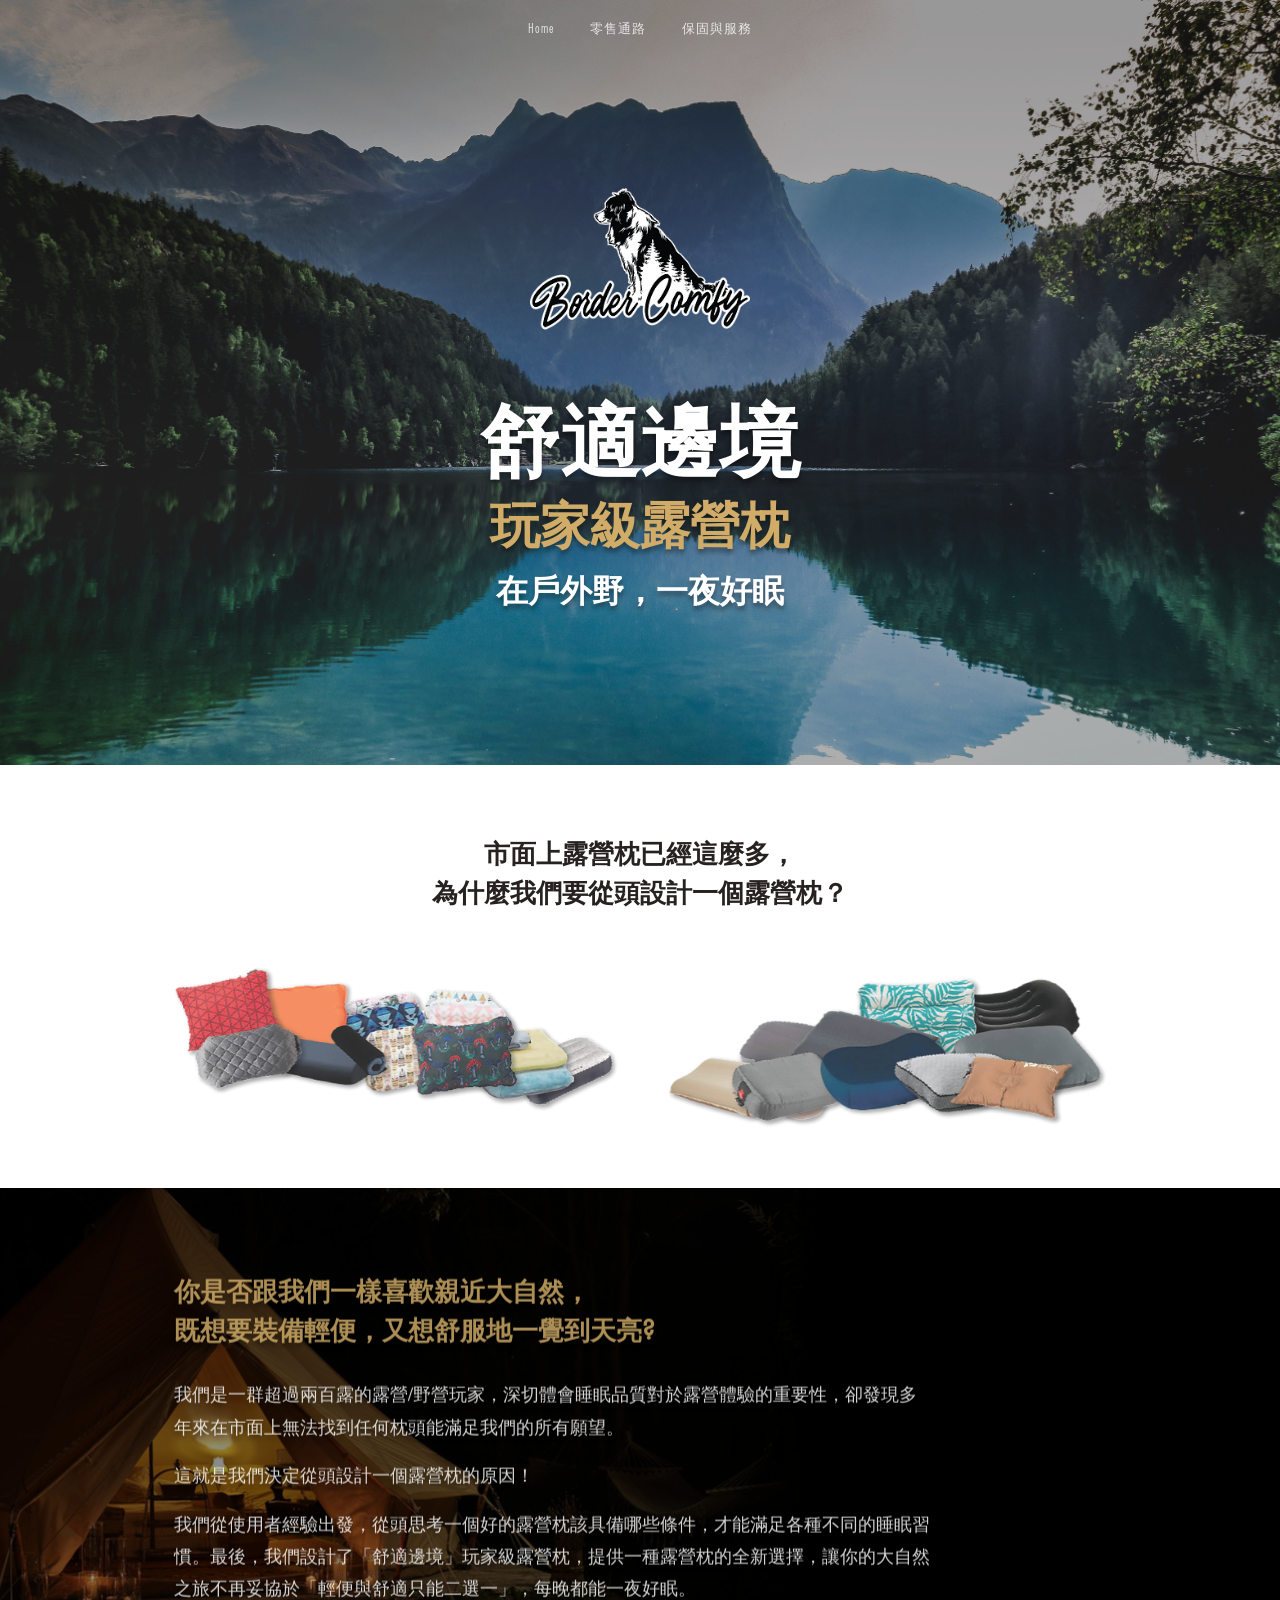
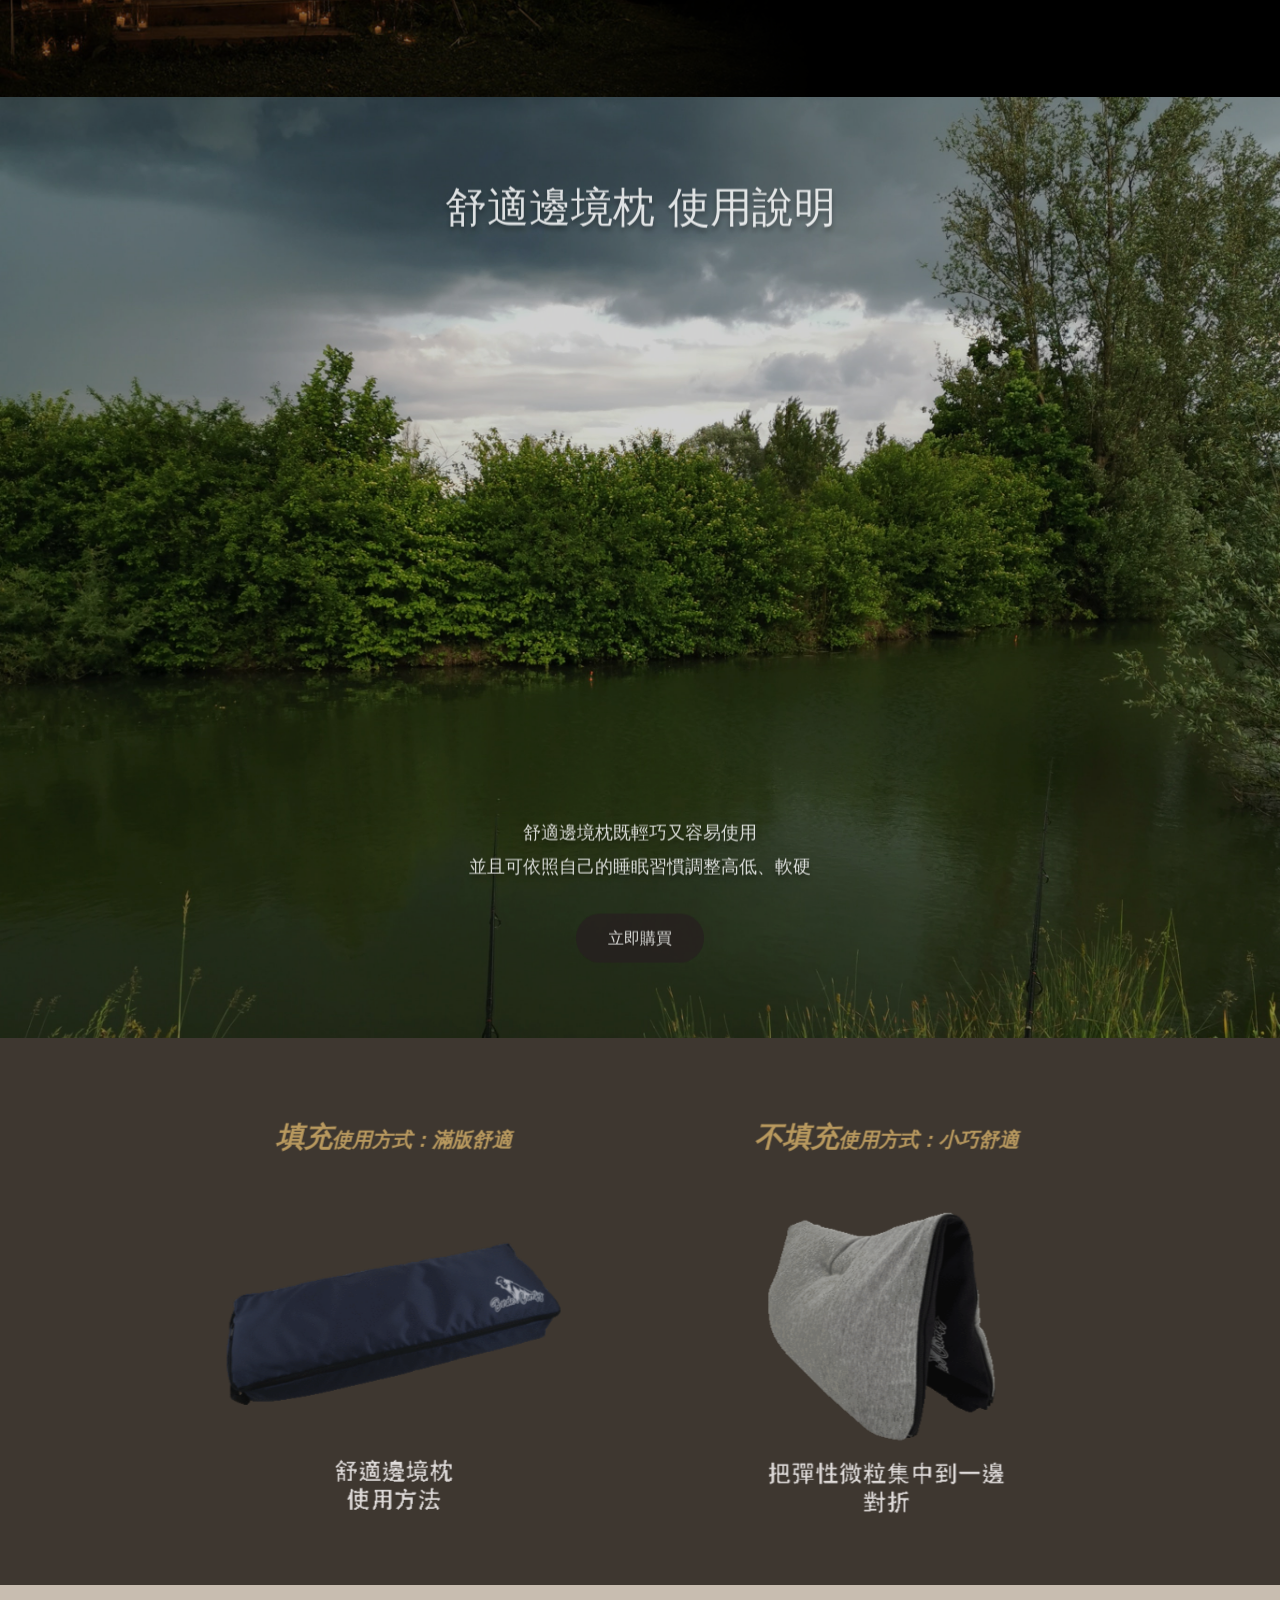
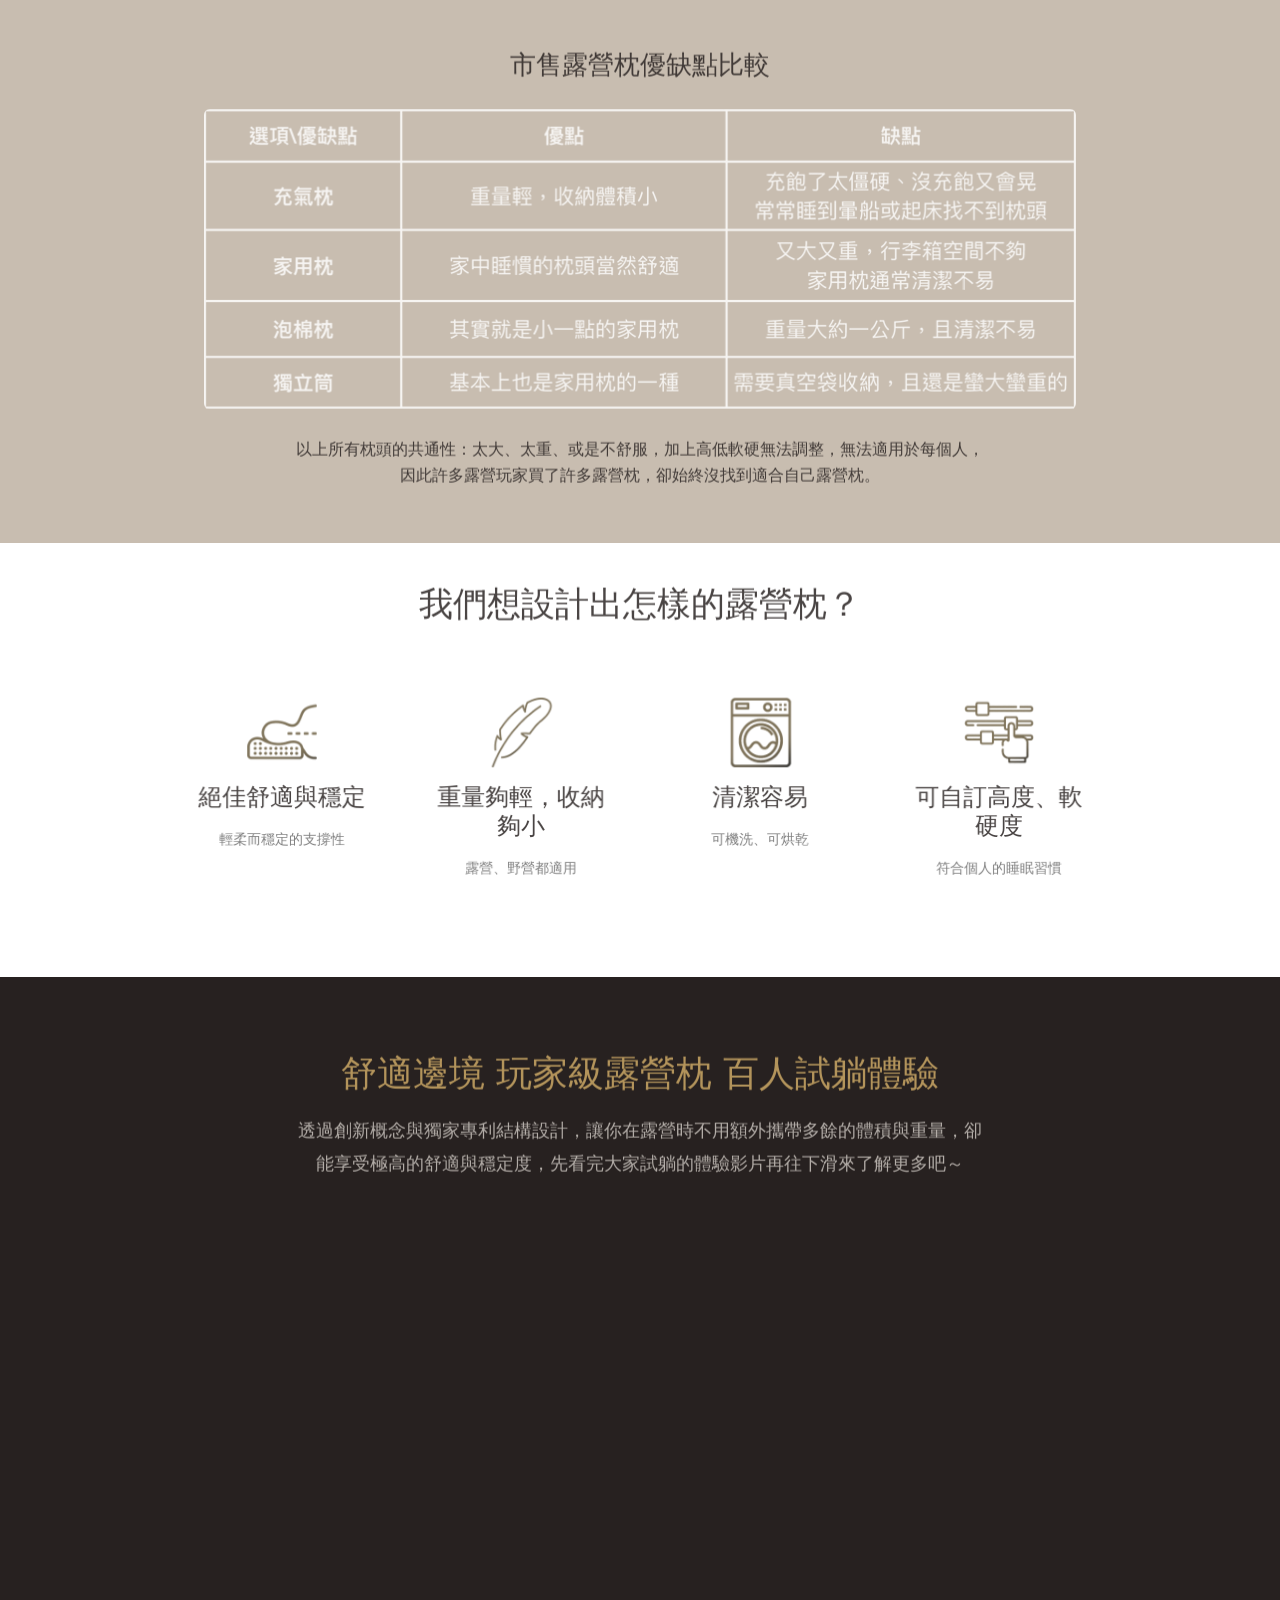
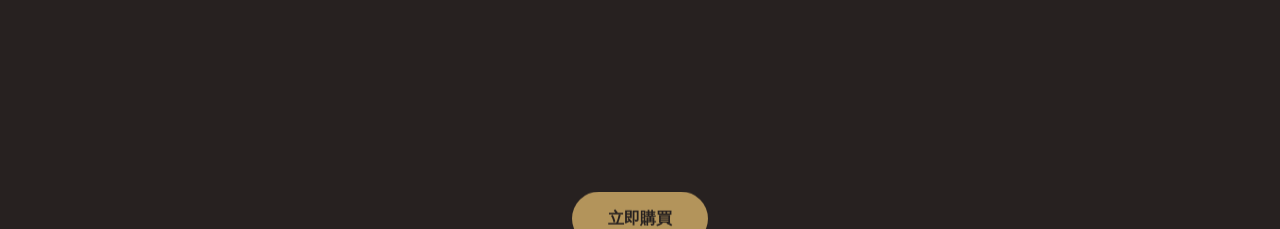
==== commit 5fe47db6: "Remove FAQ page, simplify contact to Line+IG only - Removed '常見問題' from hero nav - Contact section n" ====
--- a/faq.html
+++ b/faq.html
@@ -2,220 +2,10 @@
 <html lang="zh-TW">
 <head>
   <meta charset="utf-8"/>
-  <meta name="viewport" content="width=device-width, initial-scale=1"/>
-  <title>常見疑問｜Border Comfy 舒適邊境</title>
-  <meta name="description" content="Border Comfy 舒適邊境露營枕常見疑問解答。"/>
-  <link rel="icon" href="assets/ba616a_172e85f8b3554c9199c259f172bafbea_mv2.png"/>
-  <style>
-    @font-face {
-      font-family: 'futura-lt-w01-book';
-      font-style: normal; font-weight: 400; font-display: swap;
-      src: url('fonts/futura-lt-w01-book.woff2') format('woff2');
-    }
-    @font-face {
-      font-family: 'futura-lt-w01-light';
-      font-style: normal; font-weight: 400; font-display: swap;
-      src: url('fonts/futura-lt-w05-light.woff2') format('woff2'),
-           url('fonts/futura-lt-w01-light.woff2') format('woff2');
-    }
-    @font-face {
-      font-family: 'helvetica-w01-roman';
-      font-style: normal; font-weight: 400; font-display: swap;
-      src: url('fonts/helvetica-w02-roman.woff2') format('woff2'),
-           url('fonts/helvetica-w01-roman.woff2') format('woff2');
-    }
-
-    *, *::before, *::after { box-sizing: border-box; margin: 0; padding: 0; }
-
-    body {
-      font-family: 'helvetica-w01-roman', Helvetica, Arial, sans-serif;
-      background: #1a1210;
-      color: #fff;
-      min-height: 100vh;
-    }
-
-    a { text-decoration: none; color: inherit; }
-
-    /* ===== HOME BUTTON ===== */
-    .home-btn {
-      position: fixed;
-      top: 18px;
-      left: 20px;
-      z-index: 100;
-      width: 40px;
-      height: 40px;
-      display: flex;
-      align-items: center;
-      justify-content: center;
-      background: rgba(0,0,0,0.35);
-      border-radius: 50%;
-      transition: background 0.2s;
-    }
-    .home-btn:hover { background: rgba(0,0,0,0.6); }
-    .home-btn svg { width: 22px; height: 22px; fill: rgba(255,255,255,0.85); }
-
-    /* ===== HERO ===== */
-    .hero {
-      min-height: 100vh;
-      background-image: url('assets/11062b_febd8241082647cd9fa37e2eda26beaf_mv2.jpg');
-      background-size: cover;
-      background-position: center;
-      display: flex;
-      align-items: center;
-      justify-content: center;
-      position: relative;
-    }
-    .hero::after {
-      content: '';
-      position: absolute;
-      inset: 0;
-      background: rgba(0,0,0,0.42);
-    }
-    .hero-content {
-      position: relative;
-      z-index: 1;
-      text-align: center;
-      padding: 60px 24px 40px;
-      max-width: 720px;
-      width: 100%;
-    }
-    .hero-content .label {
-      font-family: 'futura-lt-w01-light', sans-serif;
-      font-size: 13px;
-      letter-spacing: 0.15em;
-      color: #D0AC68;
-      margin-bottom: 12px;
-    }
-    .hero-content h1 {
-      font-family: 'futura-lt-w01-book', Helvetica, sans-serif;
-      font-size: clamp(36px, 7vw, 64px);
-      color: #fff;
-      text-shadow: 0 4px 5px rgba(0,0,0,0.4);
-      margin-bottom: 16px;
-    }
-    .hero-content .subtitle {
-      font-size: clamp(15px, 2vw, 18px);
-      color: rgba(255,255,255,0.80);
-      text-shadow: 0 2px 4px rgba(0,0,0,0.3);
-      line-height: 1.8;
-      margin-bottom: 48px;
-    }
-
-    /* ===== FORM ===== */
-    .form-card {
-      background: rgba(255,255,255,0.08);
-      backdrop-filter: blur(8px);
-      border: 1px solid rgba(255,255,255,0.12);
-      border-radius: 12px;
-      padding: 36px 32px;
-      text-align: left;
-    }
-    .form-card h2 {
-      font-family: 'futura-lt-w01-book', sans-serif;
-      font-size: 18px;
-      color: #D0AC68;
-      margin-bottom: 24px;
-      text-align: center;
-    }
-    .form-group {
-      margin-bottom: 18px;
-    }
-    .form-group label {
-      display: block;
-      font-size: 13px;
-      color: rgba(255,255,255,0.65);
-      margin-bottom: 6px;
-      letter-spacing: 0.03em;
-    }
-    .form-group input,
-    .form-group textarea {
-      width: 100%;
-      padding: 10px 14px;
-      background: rgba(255,255,255,0.10);
-      border: 1px solid rgba(255,255,255,0.20);
-      border-radius: 6px;
-      color: #fff;
-      font-family: 'helvetica-w01-roman', Helvetica, sans-serif;
-      font-size: 15px;
-      transition: border-color 0.2s;
-      outline: none;
-    }
-    .form-group input:focus,
-    .form-group textarea:focus {
-      border-color: #D0AC68;
-    }
-    .form-group textarea { min-height: 110px; resize: vertical; }
-    .btn-submit {
-      width: 100%;
-      padding: 13px;
-      background: #D0AC68;
-      color: #272120;
-      font-family: 'futura-lt-w01-book', sans-serif;
-      font-size: 15px;
-      font-weight: bold;
-      border: none;
-      border-radius: 30px;
-      cursor: pointer;
-      transition: background 0.2s, transform 0.2s;
-      margin-top: 8px;
-    }
-    .btn-submit:hover { background: #b8944f; transform: translateY(-2px); }
-    .form-note {
-      font-size: 12px;
-      color: rgba(255,255,255,0.45);
-      text-align: center;
-      margin-top: 14px;
-      line-height: 1.6;
-    }
-
-    @media (max-width: 480px) {
-      .form-card { padding: 24px 18px; }
-    }
-  </style>
+  <meta http-equiv="refresh" content="0;url=index.html"/>
+  <title>常見疑問｜Border Comfy</title>
 </head>
 <body>
-
-  <!-- 返回首頁 -->
-  <a class="home-btn" href="index.html" aria-label="返回首頁">
-    <svg viewBox="0 0 24 24" xmlns="http://www.w3.org/2000/svg">
-      <path d="M10 20v-6h4v6h5v-8h3L12 3 2 12h3v8z"/>
-    </svg>
-  </a>
-
-  <section class="hero">
-    <div class="hero-content">
-      <p class="label">Q &amp; A</p>
-      <h1>常見疑問</h1>
-      <p class="subtitle">
-        歡迎任何品牌或產品相關提問<br/>
-        我們會盡快回覆，並把常被提出的疑問回覆累積在此頁面
-      </p>
-
-      <div class="form-card">
-        <h2>提出您的問題</h2>
-        <form action="https://formspree.io/f/xpwzqgqb" method="POST">
-          <div class="form-group">
-            <label for="name">您的大名</label>
-            <input type="text" id="name" name="name" required/>
-          </div>
-          <div class="form-group">
-            <label for="email">Email</label>
-            <input type="email" id="email" name="email" required/>
-          </div>
-          <div class="form-group">
-            <label for="phone">Phone（選填）</label>
-            <input type="tel" id="phone" name="phone"/>
-          </div>
-          <div class="form-group">
-            <label for="question">您的疑問</label>
-            <textarea id="question" name="question" required></textarea>
-          </div>
-          <button type="submit" class="btn-submit">提出</button>
-          <p class="form-note">謝謝您的提問，我們會盡快回覆您！</p>
-        </form>
-      </div>
-    </div>
-  </section>
-
+  <p><a href="index.html">返回首頁</a></p>
 </body>
 </html>
